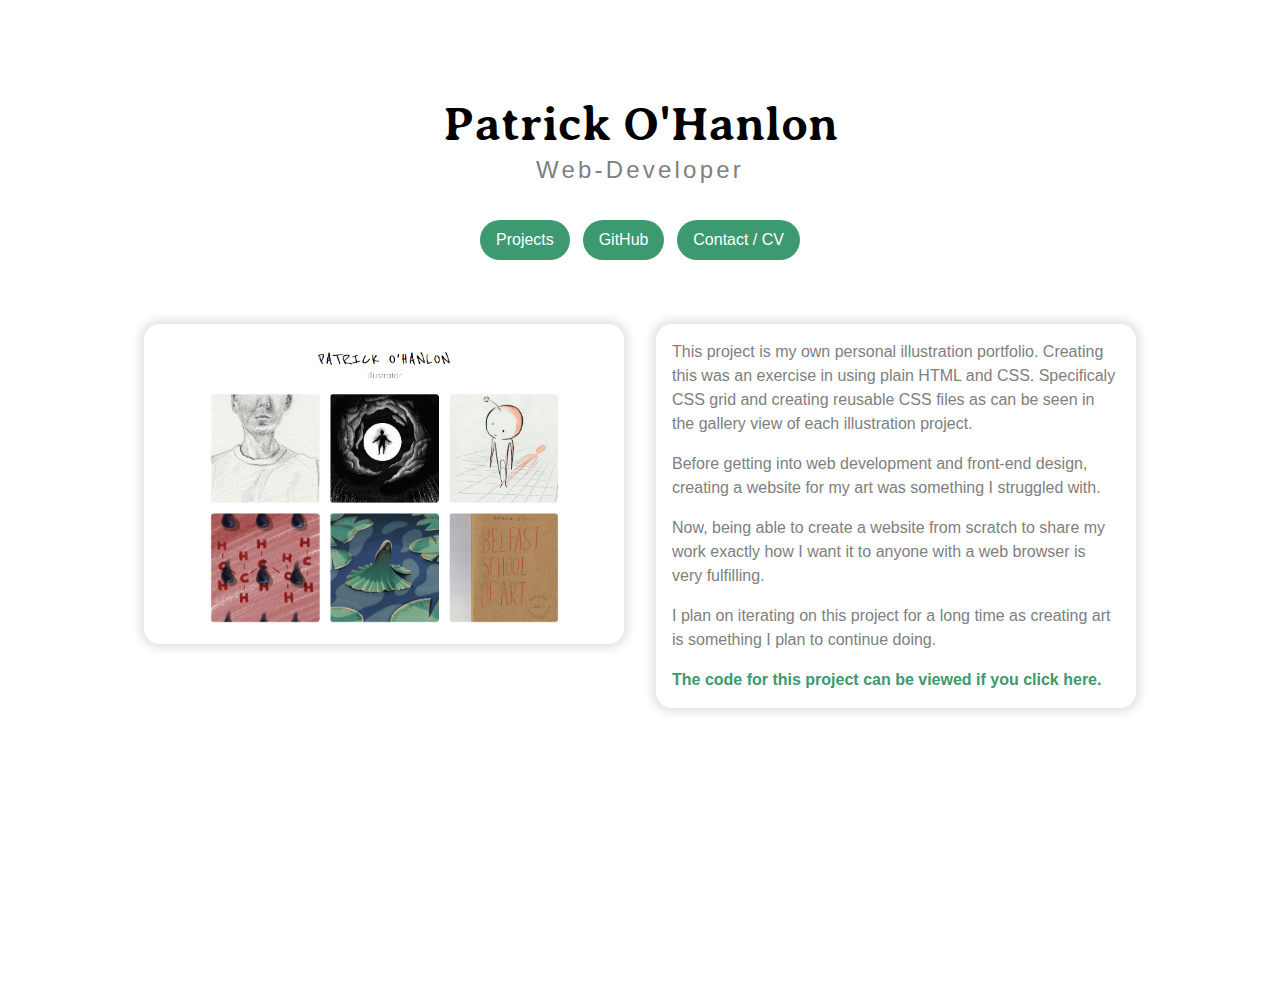
==== projects.html @ 5020cbe2 "Add files via upload" ====
<!DOCTYPE html>
<html lang="en">
  <head>
    <meta charset="UTF-8" />
    <meta http-equiv="X-UA-Compatible" content="IE=edge" />
    <meta name="viewport" content="width=device-width, initial-scale=1.0" />
    <link rel="stylesheet" href="reset.css" />
    <link rel="stylesheet" href="projects.css" />
    <link rel="preconnect" href="https://fonts.googleapis.com" />
    <link rel="preconnect" href="https://fonts.gstatic.com" crossorigin />
    <link
      href="https://fonts.googleapis.com/css2?family=Averia+Serif+Libre:wght@300;400&display=swap"
      rel="stylesheet"
    />
    <title>Patrick O'Hanlon</title>
  </head>
  <body>
    <a href="index.html">
      <header>
        <h1>Patrick O'Hanlon</h1>
        <h2>Web-Developer</h2>
      </header></a
    >

    <nav>
      <a href="projects.html"> <button>Projects</button></a>
      <a href="https://github.com/patrickohanlondev" target="_blank">
        <button>GitHub</button></a
      >
      <a href=""> <button>Contact / CV</button></a>
    </nav>
    <div class="grid-container">
      <div class="project-grid">
        <div class="project-thumbnail-container">
          <a href="https://patrickohanlondev.github.io/Illustration-portfolio/"
            ><img src="./images/thumb1.png" alt=""
          /></a>
        </div>
        <div class="project-detail-container">
          <p>
            This project is my own personal illustration portfolio. Creating
            this was an exercise in using plain HTML and CSS. Specificaly CSS
            grid and creating reusable CSS files as can be seen in the gallery
            view of each illustration project.
          </p>
          <p>
            Before getting into web development and front-end design, creating a
            website for my art was something I struggled with.
          </p>
          <p>
            Now, being able to create a website from scratch to share my work
            exactly how I want it to anyone with a web browser is very
            fulfilling.
          </p>
          <p>
            I plan on iterating on this project for a long time as creating art
            is something I plan to continue doing.
          </p>
          <p>
            <a
              class="code-link"
              href="https://github.com/patrickohanlondev/Illustration-portfolio"
            >
              The code for this project can be viewed if you click here.</a
            >
          </p>
        </div>
      </div>
    </div>
  </body>
</html>
---- projects.css ----
body {
  font-family: Arial, Helvetica, sans-serif;
}

header {
  margin: 2rem 2rem 2rem 2rem;
}

a {
  text-decoration: none;
  color: inherit;
}

h1 {
  font-family: 'Averia Serif Libre', Arial, Helvetica, sans-serif;
  font-size: 3rem;
  line-height: 3.5rem;
}

h2 {
  font-weight: 300;
  letter-spacing: 0.2rem;
  color: grey;
}

nav {
  display: flex;
  justify-content: space-between;
  margin: -0.5rem 2rem 2rem 2rem;
  width: 20rem;
}

img {
  object-fit: cover;
  width: fit-content;
  height: 100%;
}

p {
  margin-bottom: 1rem;
}

button {
  border: none;
  background-color: #3D9970;
  color: white;
  padding: 0.5rem 1rem;
  border-radius: 100rem;
  margin-bottom: 2rem;
}

button:hover {
  box-shadow: 0rem 0rem 0.5rem 0.3rem rgba(0, 0, 0, 0.15);
  cursor: pointer;
}

.grid-container {
  display: flex;
  width: 100%;
  justify-content: center;
}

.project-grid {
  display: grid;
  column-gap: 2rem;
  row-gap: 4rem;
  grid-template-columns: 1fr 1fr;
  grid-template-rows: auto;
}

.project-thumbnail-container {
  height: 20rem;
  width: 30rem;
  box-shadow: 0rem 0rem 0.5rem 0.3rem rgba(0, 0, 0, 0.1);
  border-radius: 1rem;
  overflow: hidden;
}

.project-detail-container {
  color: grey;
  height: fit-content;
  width: 30rem;
  padding: 1rem 1rem 0rem 1rem;
  box-shadow: 0rem 0rem 0.5rem 0.3rem rgba(0, 0, 0, 0.1);
  border-radius: 1rem;
  vertical-align: middle;
}

.code-link {
  font-weight: bold;
  color: #3D9970;
}

@media screen and (min-width: 750px) {
  header {
    margin: 0 auto;
    margin-top: 2rem;
    margin-bottom: 2rem;
    width: 100%;
    display: flex;
    flex-direction: column;
    justify-content: center;
    align-items: center;
  }

  nav {
    margin: 0 auto;
    margin-bottom: 2rem;
    display: flex;
    justify-content: center;
    justify-content: space-between;
  }

  }

  @media screen and (min-width: 990px) {
    header {
      margin: 0 auto;
      margin-top: 6rem;
      margin-bottom: 2rem;
      width: 100%;
      display: flex;
      flex-direction: column;
      justify-content: center;
      align-items: center;
    }

    nav {
      margin: 0 auto;
      margin-bottom: 2rem;
      display: flex;
      justify-content: center;
      justify-content: space-between;
    }
    }

    @media screen and (max-width: 990px) {

      .project-grid {
        display: grid;
        column-gap: 2rem;
        row-gap: 1rem;
        grid-template-columns: 1fr;
      }

      .project-detail-container {
        margin-bottom: 3rem;
      }
      }

      
    @media screen and (max-width: 510px) {

      .project-thumbnail-container {
        height: 20rem;
        width: 20rem;
        box-shadow: 0rem 0rem 0.5rem 0.3rem rgba(0, 0, 0, 0.1);
        border-radius: 1rem;
        overflow: hidden;
      }
      
      .project-detail-container {
        width: 20rem;
        box-shadow: 0rem 0rem 0.5rem 0.3rem rgba(0, 0, 0, 0.1);
        border-radius: 1rem;
      }
      
      }
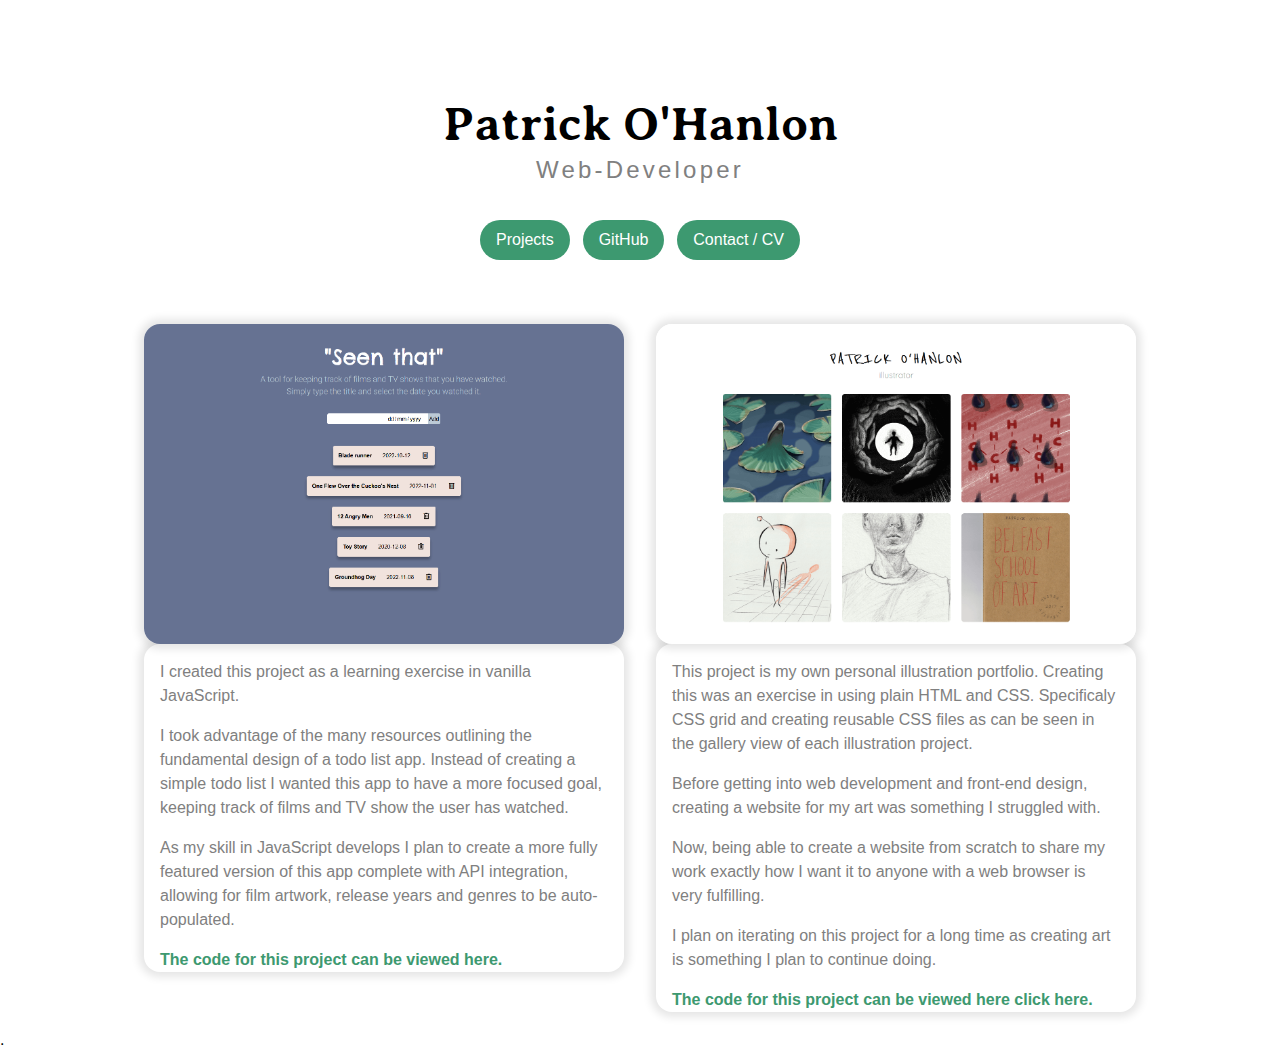
==== commit 3b0e474f: "Update projects.html" ====
--- a/projects.html
+++ b/projects.html
@@ -1,71 +1,114 @@
 <!DOCTYPE html>
 <html lang="en">
-  <head>
-    <meta charset="UTF-8" />
-    <meta http-equiv="X-UA-Compatible" content="IE=edge" />
-    <meta name="viewport" content="width=device-width, initial-scale=1.0" />
-    <link rel="stylesheet" href="reset.css" />
-    <link rel="stylesheet" href="projects.css" />
-    <link rel="preconnect" href="https://fonts.googleapis.com" />
-    <link rel="preconnect" href="https://fonts.gstatic.com" crossorigin />
-    <link
-      href="https://fonts.googleapis.com/css2?family=Averia+Serif+Libre:wght@300;400&display=swap"
-      rel="stylesheet"
-    />
-    <title>Patrick O'Hanlon</title>
-  </head>
-  <body>
-    <a href="index.html">
-      <header>
-        <h1>Patrick O'Hanlon</h1>
-        <h2>Web-Developer</h2>
-      </header></a
-    >
+    <head>
+        <meta charset="UTF-8" />
+        <meta http-equiv="X-UA-Compatible" content="IE=edge" />
+        <meta name="viewport" content="width=device-width, initial-scale=1.0" />
+        <link rel="stylesheet" href="reset.css" />
+        <link rel="stylesheet" href="projects.css" />
+        <link rel="preconnect" href="https://fonts.googleapis.com" />
+        <link rel="preconnect" href="https://fonts.gstatic.com" crossorigin />
+        <link
+            href="https://fonts.googleapis.com/css2?family=Averia+Serif+Libre:wght@300;400&display=swap"
+            rel="stylesheet"
+        />
+        <title>Patrick O'Hanlon</title>
+    </head>
+    <body>
+        <a href="index.html">
+            <header>
+                <h1>Patrick O'Hanlon</h1>
+                <h2>Web-Developer</h2>
+            </header></a
+        >
 
-    <nav>
-      <a href="projects.html"> <button>Projects</button></a>
-      <a href="https://github.com/patrickohanlondev" target="_blank">
-        <button>GitHub</button></a
-      >
-      <a href=""> <button>Contact / CV</button></a>
-    </nav>
-    <div class="grid-container">
-      <div class="project-grid">
-        <div class="project-thumbnail-container">
-          <a href="https://patrickohanlondev.github.io/Illustration-portfolio/"
-            ><img src="./images/thumb1.png" alt=""
-          /></a>
+        <nav>
+            <a href="projects.html"> <button>Projects</button></a>
+            <a href="https://github.com/patrickohanlondev" target="_blank">
+                <button>GitHub</button></a
+            >
+            <a href=""> <button>Contact / CV</button></a>
+        </nav>
+        <div class="grid-container">
+            <div class="project-grid">
+                <div class="project">
+                    <div class="project-thumbnail-container">
+                        <a
+                            href="https://patrickohanlondev.github.io/Films-watched-app/"
+                            ><img src="./images/thumb2.png" alt=""
+                        /></a>
+                    </div>
+                    <div class="project-detail-container">
+                        <p>
+                            I created this project as a learning exercise in
+                            vanilla JavaScript.
+                        </p>
+                        <p>
+                            I took advantage of the many resources outlining the
+                            fundamental design of a todo list app. Instead of
+                            creating a simple todo list I wanted this app to
+                            have a more focused goal, keeping track of films and
+                            TV show the user has watched.
+                        </p>
+                        <p>
+                            As my skill in JavaScript develops I plan to create
+                            a more fully featured version of this app complete
+                            with API integration, allowing for film artwork,
+                            release years and genres to be auto-populated.
+                        </p>
+                        <p>
+                            <a
+                                class="code-link"
+                                href="https://github.com/patrickohanlondev/Films-watched-app"
+                            >
+                                The code for this project can be viewed here.</a
+                            >
+                        </p>
+                    </div>
+                </div>
+                <div class="project">
+                    <div class="project-thumbnail-container">
+                        <a
+                            href="https://patrickohanlondev.github.io/Illustration-portfolio/"
+                            ><img src="./images/thumb1.png" alt=""
+                        /></a>
+                    </div>
+                    <div class="project-detail-container">
+                        <p>
+                            This project is my own personal illustration
+                            portfolio. Creating this was an exercise in using
+                            plain HTML and CSS. Specificaly CSS grid and
+                            creating reusable CSS files as can be seen in the
+                            gallery view of each illustration project.
+                        </p>
+                        <p>
+                            Before getting into web development and front-end
+                            design, creating a website for my art was something
+                            I struggled with.
+                        </p>
+                        <p>
+                            Now, being able to create a website from scratch to
+                            share my work exactly how I want it to anyone with a
+                            web browser is very fulfilling.
+                        </p>
+                        <p>
+                            I plan on iterating on this project for a long time
+                            as creating art is something I plan to continue
+                            doing.
+                        </p>
+                        <p>
+                            <a
+                                class="code-link"
+                                href="https://github.com/patrickohanlondev/Illustration-portfolio"
+                            >
+                                The code for this project can be viewed here
+                                click here.</a
+                            >
+                        </p>
+                    </div>
+                </div>
+            </div>
         </div>
-        <div class="project-detail-container">
-          <p>
-            This project is my own personal illustration portfolio. Creating
-            this was an exercise in using plain HTML and CSS. Specificaly CSS
-            grid and creating reusable CSS files as can be seen in the gallery
-            view of each illustration project.
-          </p>
-          <p>
-            Before getting into web development and front-end design, creating a
-            website for my art was something I struggled with.
-          </p>
-          <p>
-            Now, being able to create a website from scratch to share my work
-            exactly how I want it to anyone with a web browser is very
-            fulfilling.
-          </p>
-          <p>
-            I plan on iterating on this project for a long time as creating art
-            is something I plan to continue doing.
-          </p>
-          <p>
-            <a
-              class="code-link"
-              href="https://github.com/patrickohanlondev/Illustration-portfolio"
-            >
-              The code for this project can be viewed if you click here.</a
-            >
-          </p>
-        </div>
-      </div>
-    </div>
-  </body>
+        <footer>.</footer>
+    </body>
 </html>
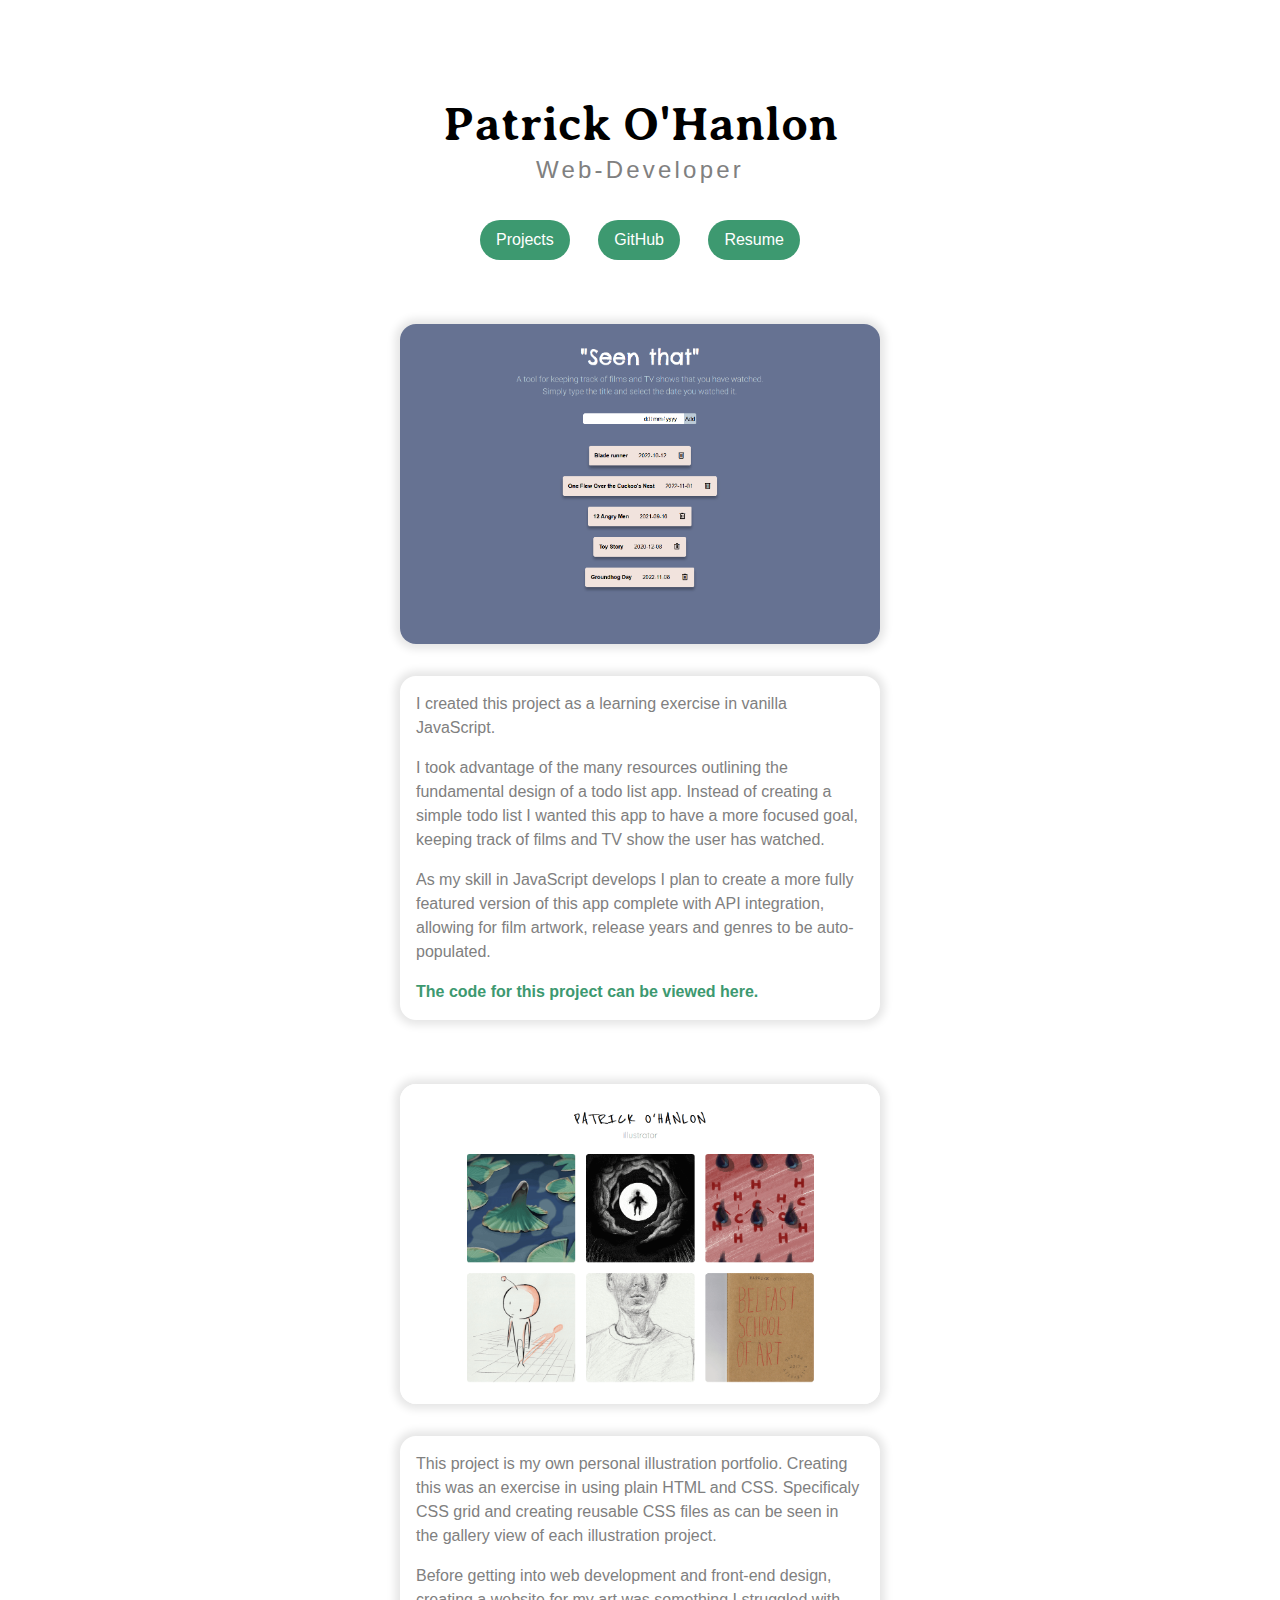
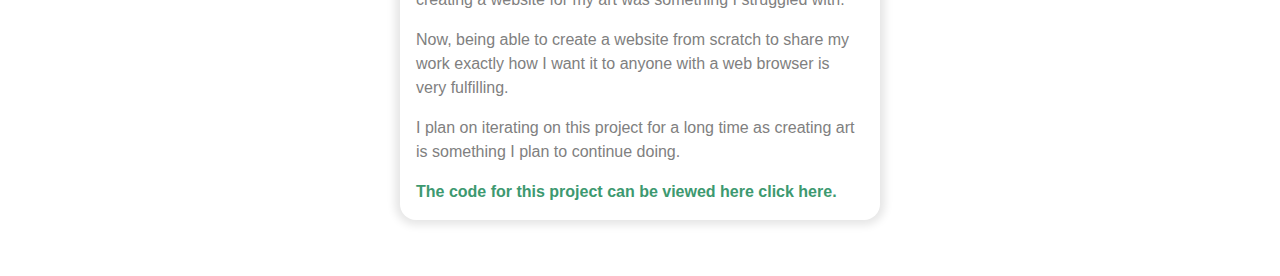
==== commit b6ad323d: "Update projects.html" ====
--- a/projects.html
+++ b/projects.html
@@ -27,7 +27,7 @@
             <a href="https://github.com/patrickohanlondev" target="_blank">
                 <button>GitHub</button></a
             >
-            <a href=""> <button>Contact / CV</button></a>
+            <a href=""> <button>Resume</button></a>
         </nav>
         <div class="grid-container">
             <div class="project-grid">
--- a/projects.css
+++ b/projects.css
@@ -4,6 +4,11 @@
 
 header {
   margin: 2rem 2rem 2rem 2rem;
+}
+
+footer {
+  margin: 2rem;
+  opacity: 0%;
 }
 
 a {
@@ -54,6 +59,11 @@
   cursor: pointer;
 }
 
+.project {
+  display: grid;
+  gap: 2rem;
+}
+
 .grid-container {
   display: flex;
   width: 100%;
@@ -64,7 +74,7 @@
   display: grid;
   column-gap: 2rem;
   row-gap: 4rem;
-  grid-template-columns: 1fr 1fr;
+  grid-template-columns: 1fr;
   grid-template-rows: auto;
 }
 
